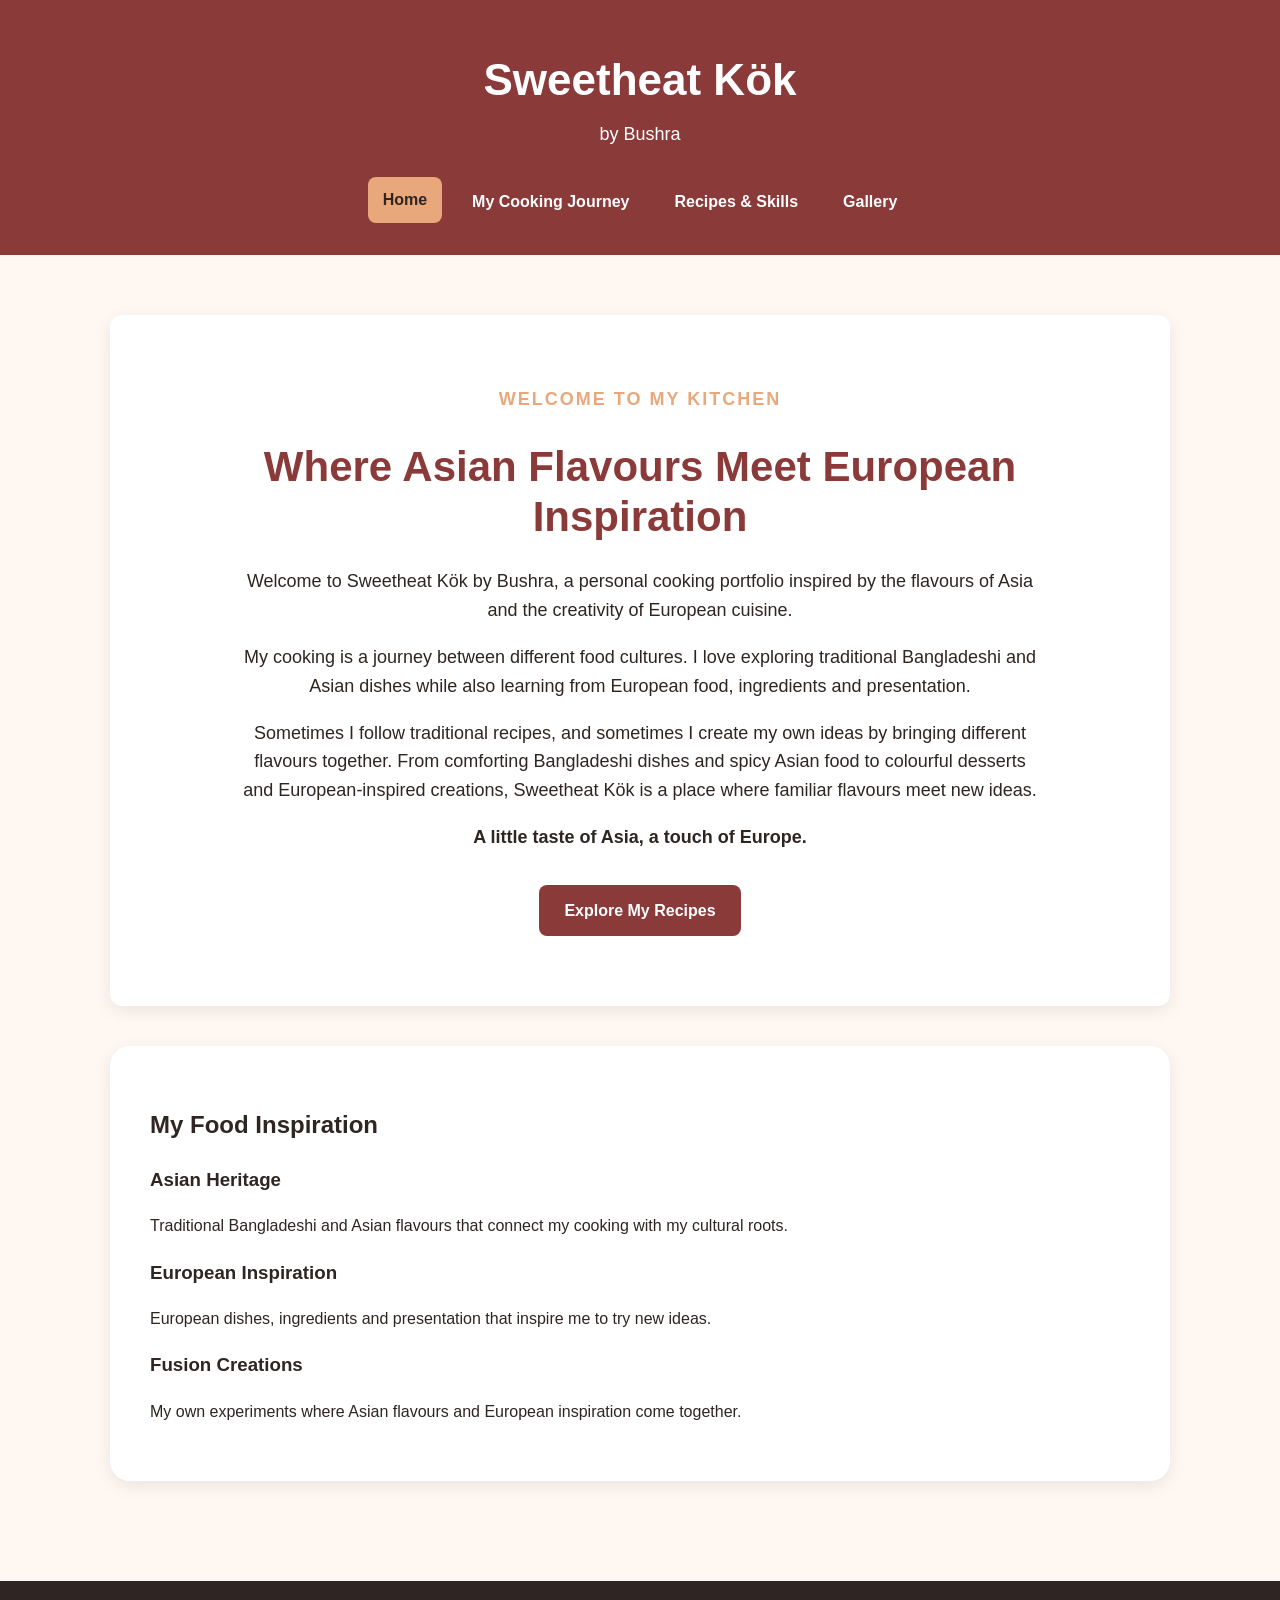
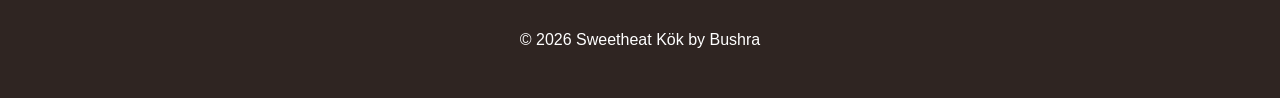
==== index.html @ 442ed5b2 "Add Lab 1 personal cooking portfolio" ====
<!DOCTYPE html>
<html lang="en">

<head>
    <meta charset="UTF-8">
    <meta name="viewport" content="width=device-width, initial-scale=1.0">
    <title>Sweetheat Kök by Bushra</title>
    <link rel="stylesheet" href="style.css">
</head>

<body>

    <header class="site-header">

        <div class="brand">
            <h1>Sweetheat Kök</h1>
            <p>by Bushra</p>
        </div>

        <nav class="navigation">
            <a class="active" href="index.html">Home</a>
            <a href="journey.html">My Cooking Journey</a>
            <a href="recipes.html">Recipes &amp; Skills</a>
            <a href="gallery.html">Gallery</a>
        </nav>

    </header>


    <main>

        <!-- Hero Section -->
        <section class="hero">

            <div class="hero-content">

                <p class="small-heading">WELCOME TO MY KITCHEN</p>

                <h2>Where Asian Flavours Meet European Inspiration</h2>

                <p>
                    Welcome to Sweetheat Kök by Bushra, a personal cooking
                    portfolio inspired by the flavours of Asia and the
                    creativity of European cuisine.
                </p>

                <p>
                    My cooking is a journey between different food cultures.
                    I love exploring traditional Bangladeshi and Asian dishes
                    while also learning from European food, ingredients and
                    presentation.
                </p>

                <p>
                    Sometimes I follow traditional recipes, and sometimes I
                    create my own ideas by bringing different flavours together.
                    From comforting Bangladeshi dishes and spicy Asian food to
                    colourful desserts and European-inspired creations,
                    Sweetheat Kök is a place where familiar flavours meet
                    new ideas.
                </p>

                <p>
                    <strong>A little taste of Asia, a touch of Europe.</strong>
                </p>

                <a class="hero-button" href="recipes.html">
                    Explore My Recipes
                </a>

            </div>

        </section>


        <!-- Food Inspiration Section -->
        <section class="intro">

            <h2>My Food Inspiration</h2>

            <div class="food-types">

                <article>
                    <h3>Asian Heritage</h3>

                    <p>
                        Traditional Bangladeshi and Asian flavours that connect
                        my cooking with my cultural roots.
                    </p>
                </article>


                <article>
                    <h3>European Inspiration</h3>

                    <p>
                        European dishes, ingredients and presentation that
                        inspire me to try new ideas.
                    </p>
                </article>


                <article>
                    <h3>Fusion Creations</h3>

                    <p>
                        My own experiments where Asian flavours and European
                        inspiration come together.
                    </p>
                </article>

            </div>

        </section>

    </main>


    <footer class="site-footer">

        <p>
            &copy; 2026 Sweetheat Kök by Bushra
        </p>

    </footer>

</body>

</html>
---- style.css ----
/* =========================
   Sweetheat Kök by Bushra
   Euro-Asian Fusion Portfolio
   ========================= */


/* ---------- DESIGN SYSTEM ---------- */

:root {
    --main-color: #8b3a3a;
    --accent-color: #e8a87c;
    --light-color: #fff8f2;
    --dark-color: #2f2522;
    --white-color: #ffffff;

    --space-small: 10px;
    --space-medium: 20px;
    --space-large: 40px;

    --main-font: Arial, sans-serif;
}


/* ---------- GENERAL ---------- */

* {
    box-sizing: border-box;
}

html {
    scroll-behavior: smooth;
}

body {
    margin: 0;
    padding: 0;
    font-family: var(--main-font);
    background-color: var(--light-color);
    color: var(--dark-color);
    line-height: 1.6;
}


/* ---------- HEADER ---------- */

.site-header,
header {
    background-color: var(--main-color);
    color: var(--white-color);
    text-align: center;
    padding: 45px 20px 30px;
}

.brand {
    display: block;
}

.brand h1,
header h1 {
    margin: 0 0 5px;
    font-size: 44px;
}

.brand p,
header > p {
    margin: 5px 0 30px;
    font-size: 18px;
}


/* ---------- NAVIGATION ---------- */

.navigation,
nav {
    display: flex;
    justify-content: center;
    align-items: center;
    gap: 15px;
    flex-wrap: wrap;
}

.navigation a,
nav a {
    display: inline-block;
    color: var(--white-color);
    text-decoration: none;
    font-weight: bold;
    padding: 10px 15px;
    border-radius: 8px;
    transition: background-color 0.3s ease, transform 0.3s ease, color 0.3s ease;
}

.navigation a:hover,
.navigation a.active,
nav a:hover {
    background-color: var(--accent-color);
    color: var(--dark-color);
    transform: translateY(-2px);
}


/* ---------- KEYBOARD ACCESSIBILITY ---------- */

a:focus-visible,
button:focus-visible,
input:focus-visible,
textarea:focus-visible {
    outline: 3px solid var(--accent-color);
    outline-offset: 3px;
}


/* ---------- MAIN ---------- */

main {
    width: 100%;
    max-width: 1100px;
    margin: 0 auto;
    padding: 60px 20px;
}


/* ---------- SECTIONS ---------- */

section {
    width: 100%;
    background-color: var(--white-color);
    border-radius: 20px;
    padding: 40px;
    margin-bottom: 40px;
    box-shadow: 0 5px 18px rgba(0, 0, 0, 0.08);
}


/* ---------- HOME HERO ---------- */

.hero {
    display: block !important;
    width: 100%;
    text-align: center;
    padding: 70px 50px;
    border-radius: 12px;
}

.hero-content {
    display: flex !important;
    flex-direction: column !important;
    align-items: center !important;
    justify-content: center !important;
    width: 100% !important;
    max-width: 800px !important;
    margin: 0 auto !important;
}

.hero-content > * {
    display: block !important;
    width: 100% !important;
    max-width: 800px !important;
}

.small-heading {
    color: var(--accent-color);
    font-weight: bold;
    letter-spacing: 2px;
    margin: 0 0 15px 0;
}

.hero h2 {
    color: var(--main-color);
    font-size: 42px;
    line-height: 1.2;
    margin: 10px 0 25px;
}

.hero p {
    font-size: 18px;
    margin: 0 0 18px 0;
}

.hero-button {
    width: auto !important;
    display: inline-block !important;
    margin-top: 15px;
    padding: 13px 25px;
    background-color: var(--main-color);
    color: var(--white-color);
    text-decoration: none;
    border-radius: 8px;
    font-weight: bold;
    transition: background-color 0.3s ease, transform 0.3s ease;
}

.hero-button:hover {
    background-color: var(--accent-color);
    transform: translateY(-3px);
}


/* ---------- HOME FOOD INSPIRATION ---------- */

.food-inspiration {
    border-radius: 12px;
}

.food-inspiration h2 {
    color: var(--main-color);
    margin-top: 0;
    margin-bottom: 30px;
}

.food-cards {
    display: flex;
    gap: 25px;
}

.food-cards article {
    flex: 1;
    background-color: var(--light-color);
    padding: 30px;
    border-radius: 12px;
    transition: transform 0.3s ease, box-shadow 0.3s ease;
}

.food-cards article:hover {
    transform: translateY(-5px);
    box-shadow: 0 8px 18px rgba(0, 0, 0, 0.12);
}

.food-cards h3 {
    color: var(--main-color);
    margin-top: 0;
}


/* ---------- JOURNEY PAGE ---------- */

.journey-hero {
    background-color: var(--white-color);
    padding: 55px 60px;
    margin-bottom: 30px;
    border-radius: 12px;
    text-align: center;
}

.journey-hero .small-heading {
    color: var(--main-color);
    font-weight: bold;
    letter-spacing: 2px;
    margin-bottom: 10px;
}

.journey-hero h2 {
    color: var(--main-color);
    margin: 10px 0 20px;
    font-size: 32px;
}

.journey-hero p:last-child {
    max-width: 700px;
    margin: 0 auto;
}

.journey-section {
    background-color: var(--white-color);
    padding: 35px 45px;
    margin-bottom: 25px;
    border-radius: 12px;

    /* Balanced Form: consistent spacing and proportions */
    transition: transform 0.3s ease, box-shadow 0.3s ease;
}

.journey-section:hover {
    transform: translateY(-3px);
    box-shadow: 0 8px 22px rgba(0, 0, 0, 0.10);
}

.journey-section h2 {
    color: var(--main-color);
    margin-top: 0;
    margin-bottom: 18px;
}

.journey-section p {
    max-width: 850px;
    margin-bottom: 16px;
}


/* ---------- FOOTER ---------- */

.site-footer,
footer {
    background-color: var(--dark-color);
    color: var(--white-color);
    text-align: center;
    padding: 30px 20px;
}

.site-footer h3 {
    margin-top: 0;
}

.site-footer nav {
    margin: 15px 0;
}

.site-footer nav a {
    color: var(--white-color);
    text-decoration: none;
    margin: 0 8px;
    padding: 5px;
}

.site-footer nav a:hover {
    color: var(--accent-color);
    background-color: transparent;
    transform: none;
}


/* ---------- MOBILE ---------- */

@media (max-width: 700px) {

    .site-header,
    header {
        padding: 35px 15px 25px;
    }

    .brand h1,
    header h1 {
        font-size: 34px;
    }

    .navigation,
    nav {
        flex-direction: column;
        gap: 8px;
    }

    main {
        padding: 30px 15px;
    }

    section {
        padding: 25px;
    }

    .hero {
        padding: 45px 25px;
    }

    .hero h2 {
        font-size: 32px;
    }

    .hero p {
        font-size: 16px;
    }

    .food-cards {
        flex-direction: column;
    }

    .journey-hero {
        padding: 40px 25px;
    }

    .journey-hero h2 {
        font-size: 27px;
    }

    .journey-section {
        padding: 30px 25px;
        margin-bottom: 20px;
    }

    .site-footer nav {
        flex-direction: column;
    }
}
/* =========================
   RECIPES & SKILLS
   ========================= */

.skills-grid {
    display: grid;
    grid-template-columns: repeat(3, 1fr);
    gap: 25px;
}

.skill-card {
    background-color: var(--light-color);
    padding: 30px;
    border-radius: 15px;
    border-top: 4px solid var(--accent-color);
    transition: transform 0.3s ease, box-shadow 0.3s ease;
}

.skill-card:hover {
    transform: translateY(-5px);
    box-shadow: 0 8px 20px rgba(0, 0, 0, 0.10);
}

.skill-card h3 {
    color: var(--main-color);
    margin-top: 0;
    margin-bottom: 15px;
}

.skill-card p {
    margin-bottom: 15px;
}

.process-grid {
    display: grid;
    grid-template-columns: repeat(2, 1fr);
    gap: 20px;
}

.process-step {
    background-color: var(--light-color);
    padding: 25px;
    border-radius: 15px;
    transition: transform 0.3s ease, box-shadow 0.3s ease;
}

.process-step:hover {
    transform: translateY(-4px);
    box-shadow: 0 7px 18px rgba(0, 0, 0, 0.10);
}

.process-step span {
    display: inline-block;
    margin-bottom: 10px;
    color: var(--white-color);
    background-color: var(--main-color);
    padding: 5px 10px;
    border-radius: 20px;
    font-weight: bold;
    font-size: 14px;
}

.process-step h3 {
    color: var(--main-color);
    margin: 5px 0 10px;
}

.problem-list {
    display: grid;
    grid-template-columns: repeat(3, 1fr);
    gap: 25px;
}

.problem-card {
    background-color: var(--light-color);
    padding: 30px;
    border-radius: 15px;
    border-left: 4px solid var(--main-color);
    transition: transform 0.3s ease, box-shadow 0.3s ease;
}

.problem-card:hover {
    transform: translateY(-4px);
    box-shadow: 0 7px 18px rgba(0, 0, 0, 0.10);
}

.problem-card h3 {
    color: var(--main-color);
    margin-top: 0;
}


/* MOBILE */

@media (max-width: 800px) {

    .skills-grid {
        grid-template-columns: repeat(2, 1fr);
    }

    .problem-list {
        grid-template-columns: repeat(2, 1fr);
    }
}

@media (max-width: 700px) {

    .skills-grid,
    .process-grid,
    .problem-list {
        grid-template-columns: 1fr;
    }

}
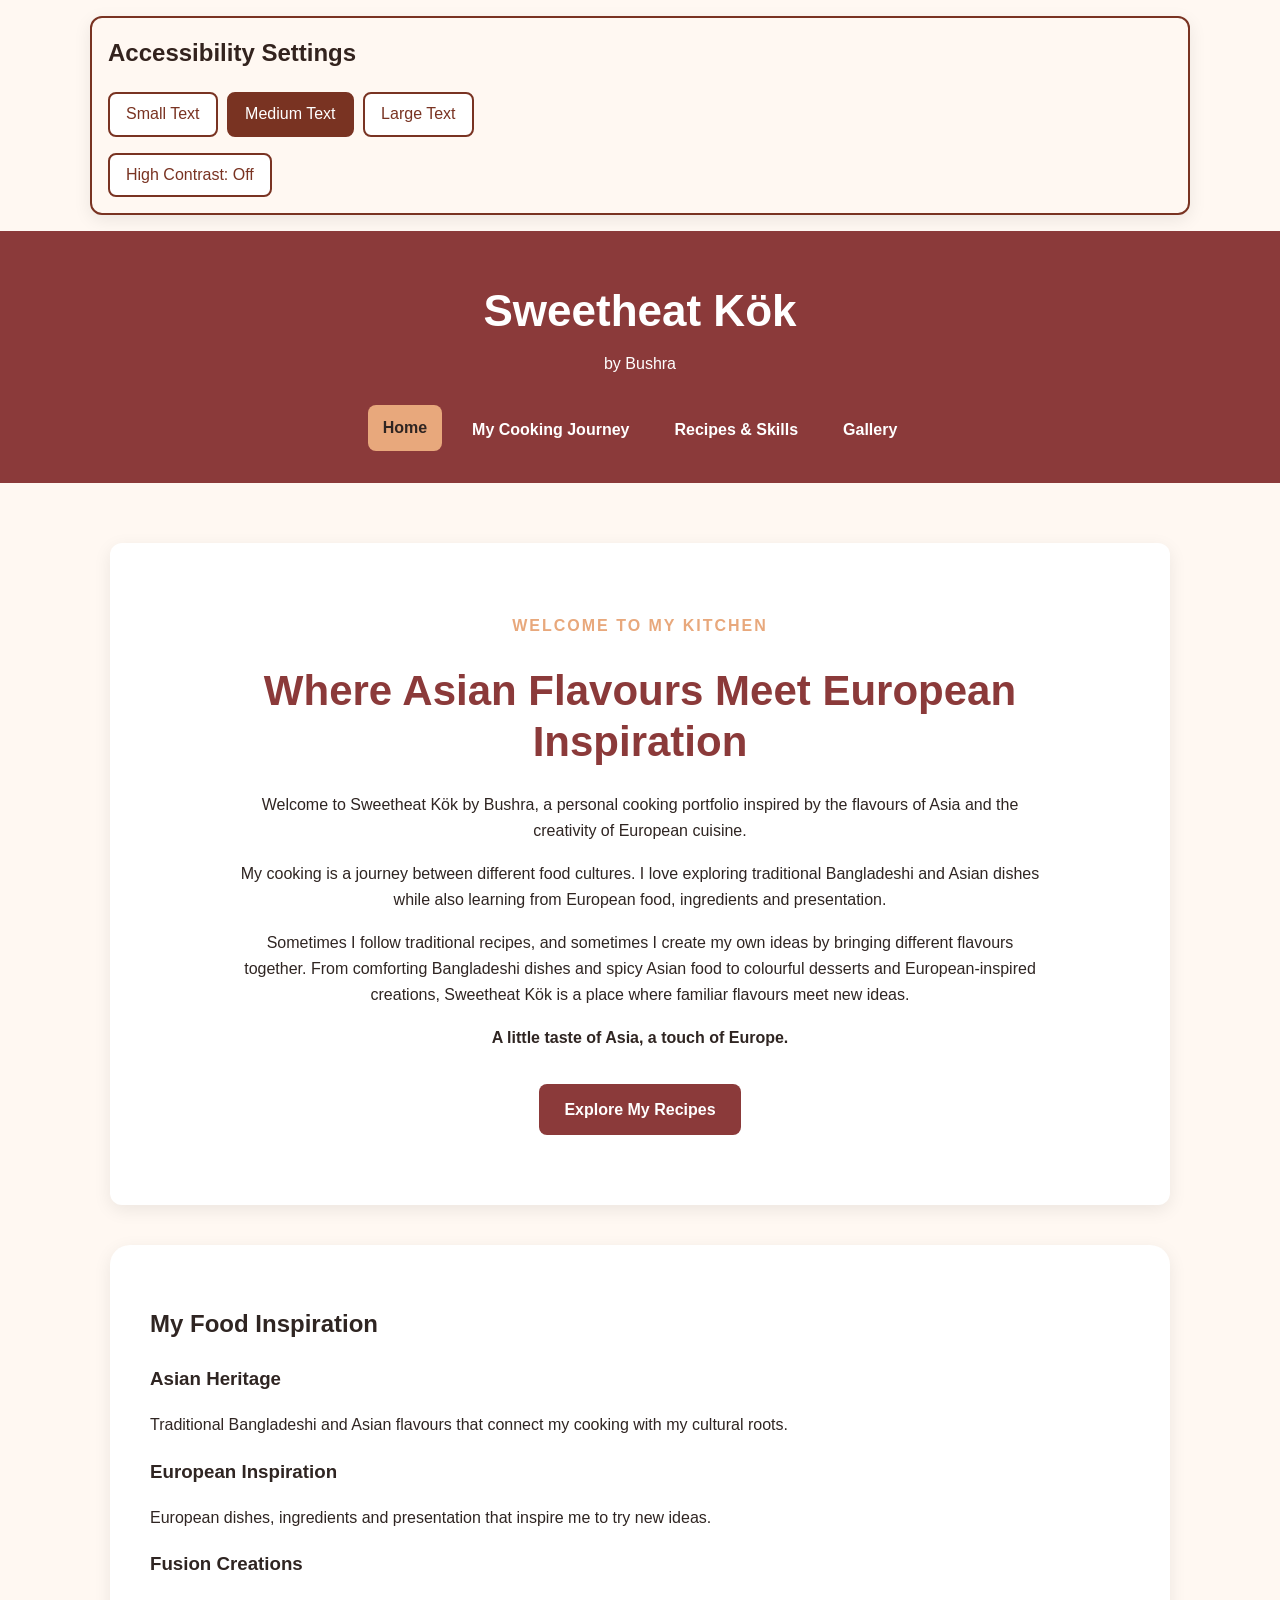
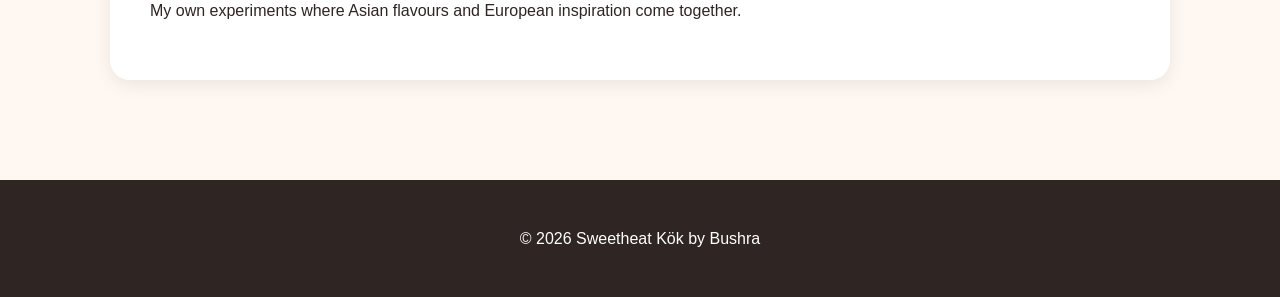
==== commit b3cf9883: "Add  accessibility settings" ====
--- a/index.html
+++ b/index.html
@@ -9,6 +9,32 @@
 </head>
 
 <body>
+
+
+
+<!-- Grade 5: Accessibility Settings -->
+<section class="accessibility-panel" aria-labelledby="accessibilityHeading">
+    <h2 id="accessibilityHeading">Accessibility Settings</h2>
+
+    <div class="text-size-controls" aria-label="Text size settings">
+        <button type="button" data-textsize="small" aria-pressed="false">
+            Small Text
+        </button>
+
+        <button type="button" data-textsize="medium" aria-pressed="true">
+            Medium Text
+        </button>
+
+        <button type="button" data-textsize="large" aria-pressed="false">
+            Large Text
+        </button>
+    </div>
+
+    <button type="button" id="contrastToggle" aria-pressed="false">
+        High Contrast: Off
+    </button>
+</section>
+
 
     <header class="site-header">
 
@@ -124,6 +150,8 @@
 
     </footer>
 
+
+<script src="accessibility.js" defer></script>
 </body>
 
 </html>
--- a/style.css
+++ b/style.css
@@ -494,3 +494,315 @@
     }
 
 }
+
+
+
+/* Lab 2 Grade 4: Interactive Skills Showcase */
+
+#interactive-skills {
+    scroll-margin-top: 2rem;
+}
+
+#interactive-skills .skill-controls {
+    margin: 1.5rem 0;
+    padding: 1.5rem;
+    background: #fff8f2;
+    border: 1px solid #f0d6c4;
+    border-radius: 14px;
+}
+
+#interactive-skills .skill-controls h3 {
+    margin: 1rem 0 0.75rem;
+}
+
+#interactive-skills .filter-buttons {
+    display: flex;
+    flex-wrap: wrap;
+    gap: 0.65rem;
+}
+
+#interactive-skills .filter-buttons button {
+    padding: 0.7rem 1rem;
+    border: 1px solid #b65b43;
+    border-radius: 8px;
+    background: #ffffff;
+    color: #793322;
+    font: inherit;
+    cursor: pointer;
+    transition: background-color 0.3s ease,
+                color 0.3s ease,
+                border-color 0.3s ease;
+}
+
+#interactive-skills .filter-buttons button:hover,
+#interactive-skills .filter-buttons button.active-filter {
+    background: #793322;
+    color: #ffffff;
+    border-color: #793322;
+}
+
+#interactive-skills .filter-buttons button:focus-visible,
+#interactive-skills select:focus-visible {
+    outline: 3px solid #e39a52;
+    outline-offset: 3px;
+}
+
+#interactive-skills select {
+    max-width: 100%;
+    margin-top: 0.5rem;
+    padding: 0.7rem;
+    border: 1px solid #b65b43;
+    border-radius: 8px;
+    background: #ffffff;
+    color: #33231e;
+    font: inherit;
+}
+
+#skillsCounter {
+    margin: 1rem 0;
+    font-weight: 700;
+}
+
+#skillsContainer .skill-card {
+    transition: transform 0.3s ease,
+                box-shadow 0.3s ease;
+}
+
+#skillsContainer .skill-card:hover {
+    transform: translateY(-3px);
+}
+
+#skillsContainer .skill-category {
+    display: inline-block;
+    padding: 0.3rem 0.65rem;
+    border-radius: 20px;
+    background: #f5e2d5;
+    color: #793322;
+    font-size: 0.9rem;
+    font-weight: 600;
+}
+
+@media (max-width: 600px) {
+    #interactive-skills .skill-controls {
+        padding: 1rem;
+    }
+
+    #interactive-skills .filter-buttons {
+        flex-direction: column;
+        align-items: stretch;
+    }
+
+    #interactive-skills .filter-buttons button {
+        width: 100%;
+        text-align: left;
+    }
+}
+
+@media (prefers-reduced-motion: reduce) {
+    #interactive-skills .filter-buttons button,
+    #skillsContainer .skill-card {
+        transition: none;
+    }
+
+    #skillsContainer .skill-card:hover {
+        transform: none;
+    }
+}
+
+
+/* =========================================
+   LAB 2 GRADE 5: ACCESSIBILITY SETTINGS
+   ========================================= */
+
+/* Text size settings */
+body.text-small {
+    font-size: 14px;
+}
+
+body.text-medium {
+    font-size: 16px;
+}
+
+body.text-large {
+    font-size: 20px;
+}
+
+/* Help common text elements follow the selected size */
+body.text-small p,
+body.text-small li,
+body.text-small label,
+body.text-small input,
+body.text-small select,
+body.text-small textarea,
+body.text-small button {
+    font-size: 14px;
+}
+
+body.text-medium p,
+body.text-medium li,
+body.text-medium label,
+body.text-medium input,
+body.text-medium select,
+body.text-medium textarea,
+body.text-medium button {
+    font-size: 16px;
+}
+
+body.text-large p,
+body.text-large li,
+body.text-large label,
+body.text-large input,
+body.text-large select,
+body.text-large textarea,
+body.text-large button {
+    font-size: 20px;
+}
+
+/* Accessibility panel layout */
+.accessibility-panel {
+    margin: 1rem auto;
+    padding: 1rem;
+    max-width: 1100px;
+    border: 2px solid #793322;
+    border-radius: 12px;
+    background: #fff8f2;
+    color: #33231e;
+}
+
+.accessibility-panel h2 {
+    margin-top: 0;
+}
+
+.text-size-controls {
+    display: flex;
+    flex-wrap: wrap;
+    gap: 0.6rem;
+    margin-bottom: 1rem;
+}
+
+.accessibility-panel button {
+    padding: 0.7rem 1rem;
+    border: 2px solid #793322;
+    border-radius: 8px;
+    background: #ffffff;
+    color: #793322;
+    cursor: pointer;
+    transition: background-color 0.3s ease,
+                color 0.3s ease,
+                border-color 0.3s ease;
+}
+
+.accessibility-panel button:hover,
+.accessibility-panel button.active-setting {
+    background: #793322;
+    color: #ffffff;
+}
+
+/* Visible keyboard focus */
+a:focus-visible,
+button:focus-visible,
+input:focus-visible,
+select:focus-visible,
+textarea:focus-visible {
+    outline: 3px solid #e39a52;
+    outline-offset: 3px;
+}
+
+/* High contrast mode */
+body.high-contrast {
+    background: #000000;
+    color: #ffffff;
+}
+
+body.high-contrast header,
+body.high-contrast nav,
+body.high-contrast main,
+body.high-contrast section,
+body.high-contrast footer,
+body.high-contrast article,
+body.high-contrast .accessibility-panel,
+body.high-contrast .skill-controls,
+body.high-contrast .skill-card {
+    background: #000000;
+    color: #ffffff;
+    border-color: #ffffff;
+}
+
+body.high-contrast h1,
+body.high-contrast h2,
+body.high-contrast h3,
+body.high-contrast p,
+body.high-contrast li,
+body.high-contrast label,
+body.high-contrast span {
+    color: #ffffff;
+}
+
+body.high-contrast a {
+    color: #ffff00;
+    text-decoration: underline;
+}
+
+body.high-contrast button,
+body.high-contrast select,
+body.high-contrast input,
+body.high-contrast textarea {
+    background: #000000;
+    color: #ffffff;
+    border: 2px solid #ffffff;
+}
+
+body.high-contrast button:hover,
+body.high-contrast button.active-setting,
+body.high-contrast .active-filter {
+    background: #ffff00;
+    color: #000000;
+    border-color: #ffff00;
+}
+
+body.high-contrast :focus-visible {
+    outline: 3px solid #ffff00;
+    outline-offset: 3px;
+}
+
+/* Feedback form error and success states */
+body.high-contrast .error,
+body.high-contrast [aria-invalid="true"] {
+    border: 3px solid #ff7777;
+}
+
+body.high-contrast #formStatus {
+    font-weight: 700;
+    border: 2px solid #ffffff;
+    padding: 0.5rem;
+}
+
+/* Mobile layout */
+@media (max-width: 600px) {
+    .accessibility-panel {
+        margin: 0.75rem;
+        padding: 1rem;
+    }
+
+    .text-size-controls {
+        flex-direction: column;
+        align-items: stretch;
+    }
+
+    .accessibility-panel button {
+        width: 100%;
+    }
+}
+
+/* Respect the user's reduced-motion preference */
+@media (prefers-reduced-motion: reduce) {
+    *,
+    *::before,
+    *::after {
+        scroll-behavior: auto !important;
+        animation-duration: 0.01ms !important;
+        animation-iteration-count: 1 !important;
+        transition-duration: 0.01ms !important;
+    }
+}
+
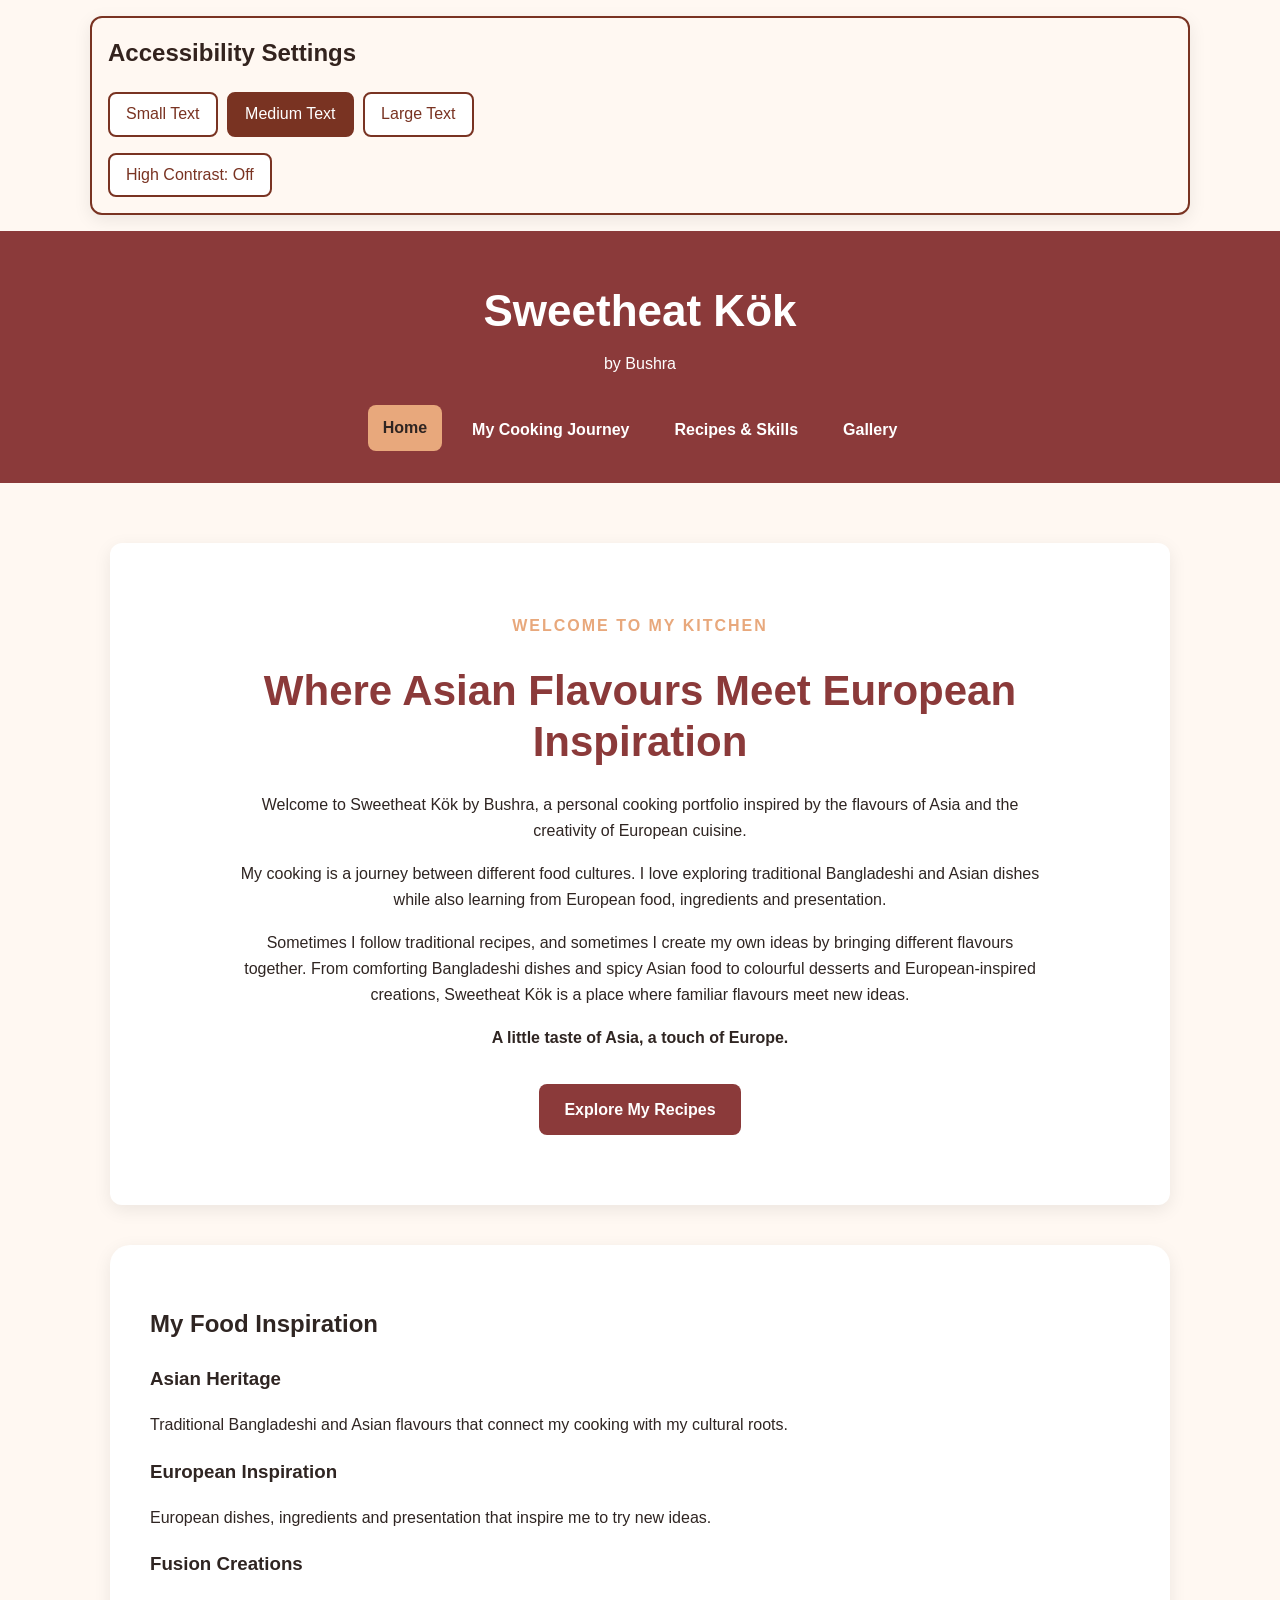
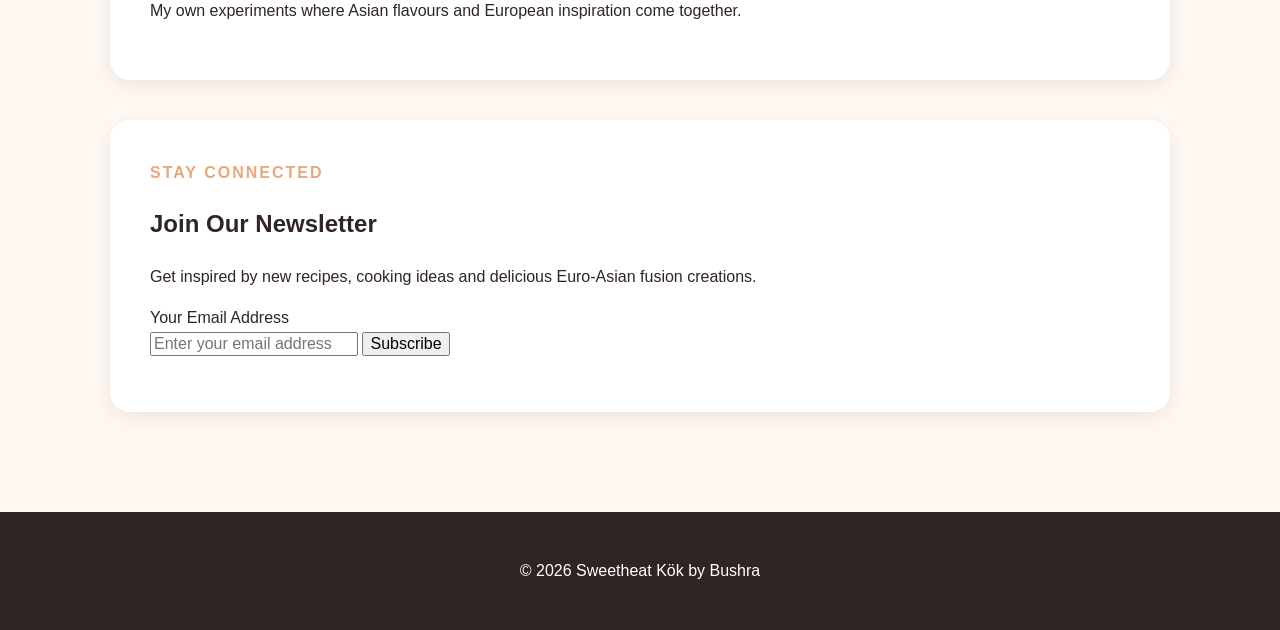
==== commit 09200040: "Add newsletter subscription section to homepage" ====
--- a/index.html
+++ b/index.html
@@ -1,3 +1,4 @@
+
 <!DOCTYPE html>
 <html lang="en">
 
@@ -10,31 +11,28 @@
 
 <body>
 
-
-
-<!-- Grade 5: Accessibility Settings -->
-<section class="accessibility-panel" aria-labelledby="accessibilityHeading">
-    <h2 id="accessibilityHeading">Accessibility Settings</h2>
-
-    <div class="text-size-controls" aria-label="Text size settings">
-        <button type="button" data-textsize="small" aria-pressed="false">
-            Small Text
+    <!-- Grade 5: Accessibility Settings -->
+    <section class="accessibility-panel" aria-labelledby="accessibilityHeading">
+        <h2 id="accessibilityHeading">Accessibility Settings</h2>
+
+        <div class="text-size-controls" aria-label="Text size settings">
+            <button type="button" data-textsize="small" aria-pressed="false">
+                Small Text
+            </button>
+
+            <button type="button" data-textsize="medium" aria-pressed="true">
+                Medium Text
+            </button>
+
+            <button type="button" data-textsize="large" aria-pressed="false">
+                Large Text
+            </button>
+        </div>
+
+        <button type="button" id="contrastToggle" aria-pressed="false">
+            High Contrast: Off
         </button>
-
-        <button type="button" data-textsize="medium" aria-pressed="true">
-            Medium Text
-        </button>
-
-        <button type="button" data-textsize="large" aria-pressed="false">
-            Large Text
-        </button>
-    </div>
-
-    <button type="button" id="contrastToggle" aria-pressed="false">
-        High Contrast: Off
-    </button>
-</section>
-
+    </section>
 
     <header class="site-header">
 
@@ -43,7 +41,7 @@
             <p>by Bushra</p>
         </div>
 
-        <nav class="navigation">
+        <nav class="navigation" aria-label="Main navigation">
             <a class="active" href="index.html">Home</a>
             <a href="journey.html">My Cooking Journey</a>
             <a href="recipes.html">Recipes &amp; Skills</a>
@@ -51,7 +49,6 @@
         </nav>
 
     </header>
-
 
     <main>
 
@@ -98,7 +95,6 @@
 
         </section>
 
-
         <!-- Food Inspiration Section -->
         <section class="intro">
 
@@ -115,7 +111,6 @@
                     </p>
                 </article>
 
-
                 <article>
                     <h3>European Inspiration</h3>
 
@@ -125,7 +120,6 @@
                     </p>
                 </article>
 
-
                 <article>
                     <h3>Fusion Creations</h3>
 
@@ -139,8 +133,57 @@
 
         </section>
 
+        <!-- Newsletter Subscription Section -->
+        <section class="newsletter-section"
+                 aria-labelledby="newsletterHeading">
+
+            <div class="newsletter-content">
+
+                <p class="small-heading">STAY CONNECTED</p>
+
+                <h2 id="newsletterHeading">Join Our Newsletter</h2>
+
+                <p>
+                    Get inspired by new recipes, cooking ideas and
+                    delicious Euro-Asian fusion creations.
+                </p>
+
+                <form id="newsletterForm" class="newsletter-form">
+
+                    <label for="newsletterEmail">
+                        Your Email Address
+                    </label>
+
+                    <div class="newsletter-input-group">
+
+                        <input
+                            type="email"
+                            id="newsletterEmail"
+                            name="newsletterEmail"
+                            placeholder="Enter your email address"
+                            autocomplete="email"
+                            required
+                        >
+
+                        <button type="submit">
+                            Subscribe
+                        </button>
+
+                    </div>
+
+                    <p id="newsletterStatus"
+                       class="newsletter-status"
+                       role="status"
+                       aria-live="polite">
+                    </p>
+
+                </form>
+
+            </div>
+
+        </section>
+
     </main>
-
 
     <footer class="site-footer">
 
@@ -150,8 +193,8 @@
 
     </footer>
 
-
-<script src="accessibility.js" defer></script>
+    <script src="newsletter.js" defer></script>
+    <script src="accessibility.js" defer></script>
+
 </body>
-
-</html>+</html>
--- a/style.css
+++ b/style.css
@@ -806,3 +806,191 @@
     }
 }
 
+
+/* Visual proficiency indicator */
+.proficiency-track {
+    width: 100%;
+    height: 10px;
+    background-color: #e5e5e5;
+    border-radius: 10px;
+    overflow: hidden;
+    margin: 8px 0 16px;
+}
+
+.proficiency-fill {
+    height: 100%;
+    background-color: #8b5e3c;
+    border-radius: 10px;
+    transition: width 0.3s ease;
+}
+
+
+
+
+/* Feedback character counter */
+#characterCounter {
+    font-size: 0.9rem;
+    color: #666;
+    margin-top: 6px;
+    transition: color 0.2s ease;
+}
+
+
+/* Feedback status message */
+#formStatus {
+    font-size: 0.95rem;
+    font-weight: 600;
+    margin-top: 12px;
+    padding: 8px 0;
+    min-height: 20px;
+}
+
+
+/* Feedback form validation states */
+input.error,
+select.error,
+textarea.error {
+    border: 2px solid #b42318;
+}
+
+input.valid,
+select.valid,
+textarea.valid {
+    border: 2px solid #2e7d32;
+}
+
+
+/* Visible keyboard focus for interactive elements */
+button:focus-visible,
+a:focus-visible,
+input:focus-visible,
+select:focus-visible,
+textarea:focus-visible {
+    outline: 3px solid #8b5e3c;
+    outline-offset: 3px;
+}
+
+
+/* Tablet layout refinement for skill cards */
+@media (min-width: 601px) and (max-width: 900px) {
+    .skills-grid {
+        grid-template-columns: repeat(2, minmax(0, 1fr));
+        gap: 20px;
+    }
+
+    .skill-card {
+        padding: 24px;
+    }
+}
+
+
+/* Improve proficiency bar visibility in high contrast mode */
+body.high-contrast .proficiency-track {
+    background-color: #ffffff;
+    border: 1px solid #ffffff;
+}
+
+body.high-contrast .proficiency-fill {
+    background-color: #ffff00;
+}
+
+/* Improve feedback message readability in high contrast mode */
+body.high-contrast #formStatus {
+    color: #ffffff !important;
+    background-color: #000000;
+}
+
+
+/* Improve skill category labels in high contrast mode */
+body.high-contrast #skillsContainer .skill-category {
+    background-color: #000000;
+    color: #ffffff;
+    border: 1px solid #ffffff;
+}
+
+
+/* Responsive proficiency bars on small screens */
+@media (max-width: 600px) {
+    .proficiency-track {
+        width: 100%;
+        height: 12px;
+        margin: 10px 0 18px;
+    }
+
+    .proficiency-fill {
+        height: 100%;
+    }
+}
+
+/* Prevent long skill text from overflowing */
+.skill-card {
+    min-width: 0;
+    overflow-wrap: break-word;
+}
+
+.skill-card h3,
+.skill-card p {
+    overflow-wrap: break-word;
+}
+
+
+/* Improve spacing inside cooking skill cards */
+#skillsContainer .skill-card h3 {
+    line-height: 1.4;
+    margin-bottom: 18px;
+}
+
+#skillsContainer .skill-card p {
+    line-height: 1.6;
+    margin-bottom: 12px;
+}
+
+#skillsContainer .skill-card p:last-child {
+    margin-bottom: 0;
+}
+
+/* Refine cooking skill card hover effect */
+#skillsContainer .skill-card {
+    transition: transform 0.25s ease, box-shadow 0.25s ease;
+}
+
+#skillsContainer .skill-card:hover {
+    transform: translateY(-4px);
+    box-shadow: 0 10px 22px rgba(0, 0, 0, 0.12);
+}
+
+
+/* Improve category filter button hover feedback */
+#interactive-skills .filter-buttons button {
+    transition: background-color 0.25s ease,
+                color 0.25s ease,
+                border-color 0.25s ease,
+                transform 0.25s ease;
+}
+
+#interactive-skills .filter-buttons button:hover {
+    transform: translateY(-2px);
+}
+
+/* Improve sorting control on mobile screens */
+@media (max-width: 600px) {
+    #interactive-skills select {
+        width: 100%;
+        min-height: 44px;
+        padding: 12px;
+    }
+}
+
+
+/* Improve feedback form field spacing */
+#feedbackForm input,
+#feedbackForm select,
+#feedbackForm textarea {
+    margin-bottom: 12px;
+}
+
+#feedbackForm label {
+    display: block;
+    margin-bottom: 6px;
+    font-weight: 600;
+}
